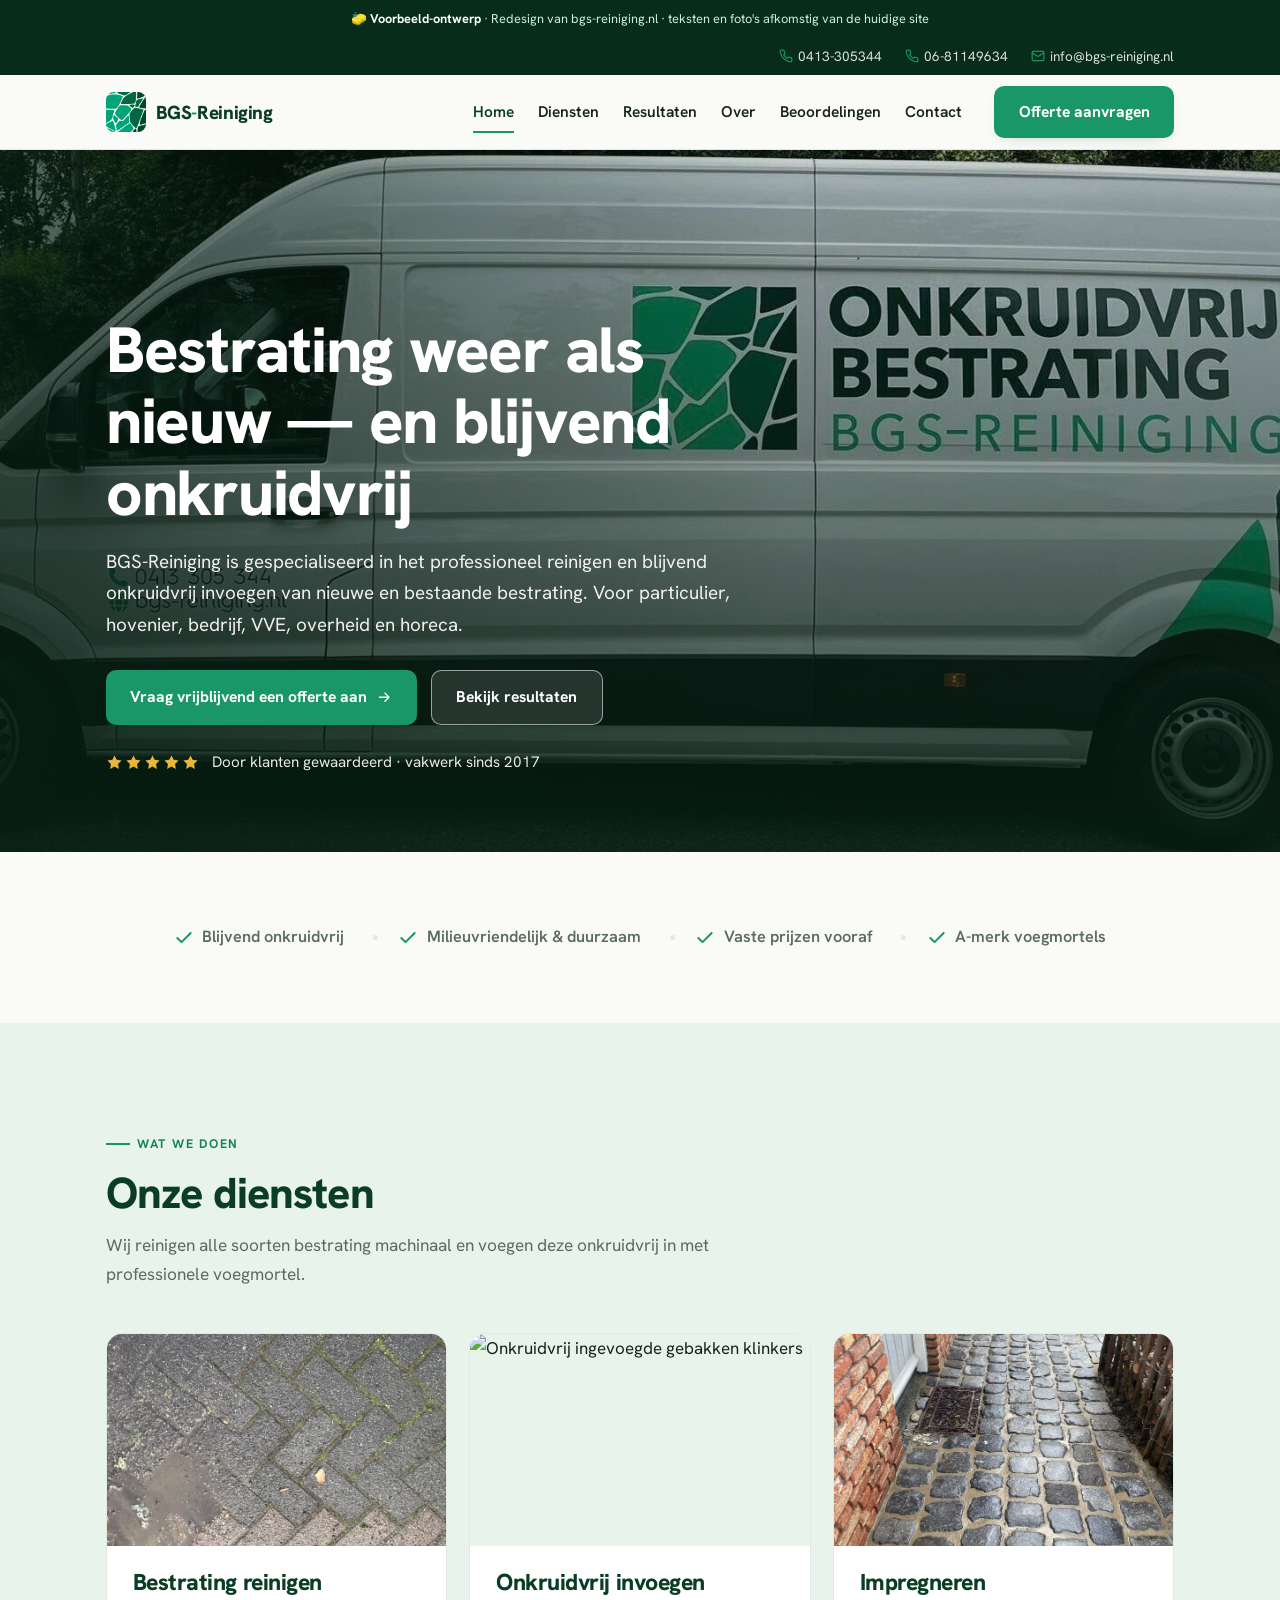
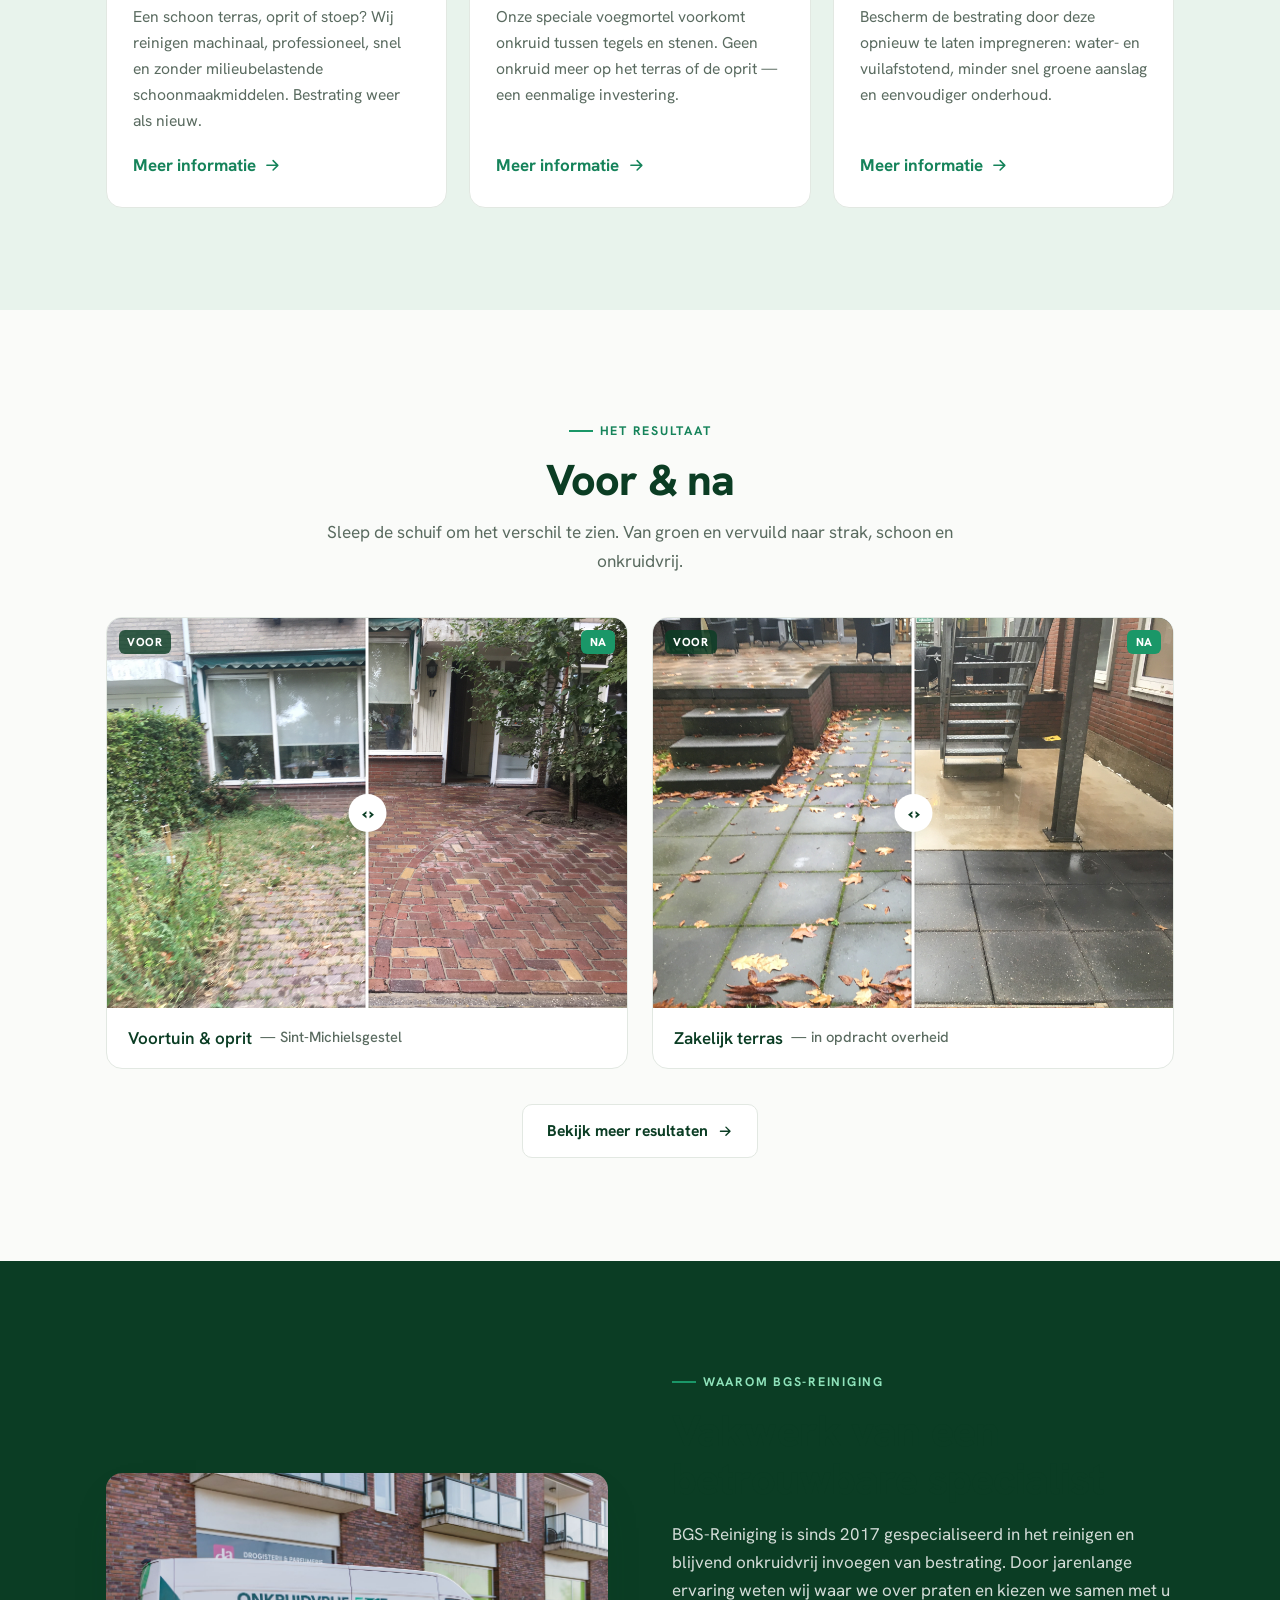
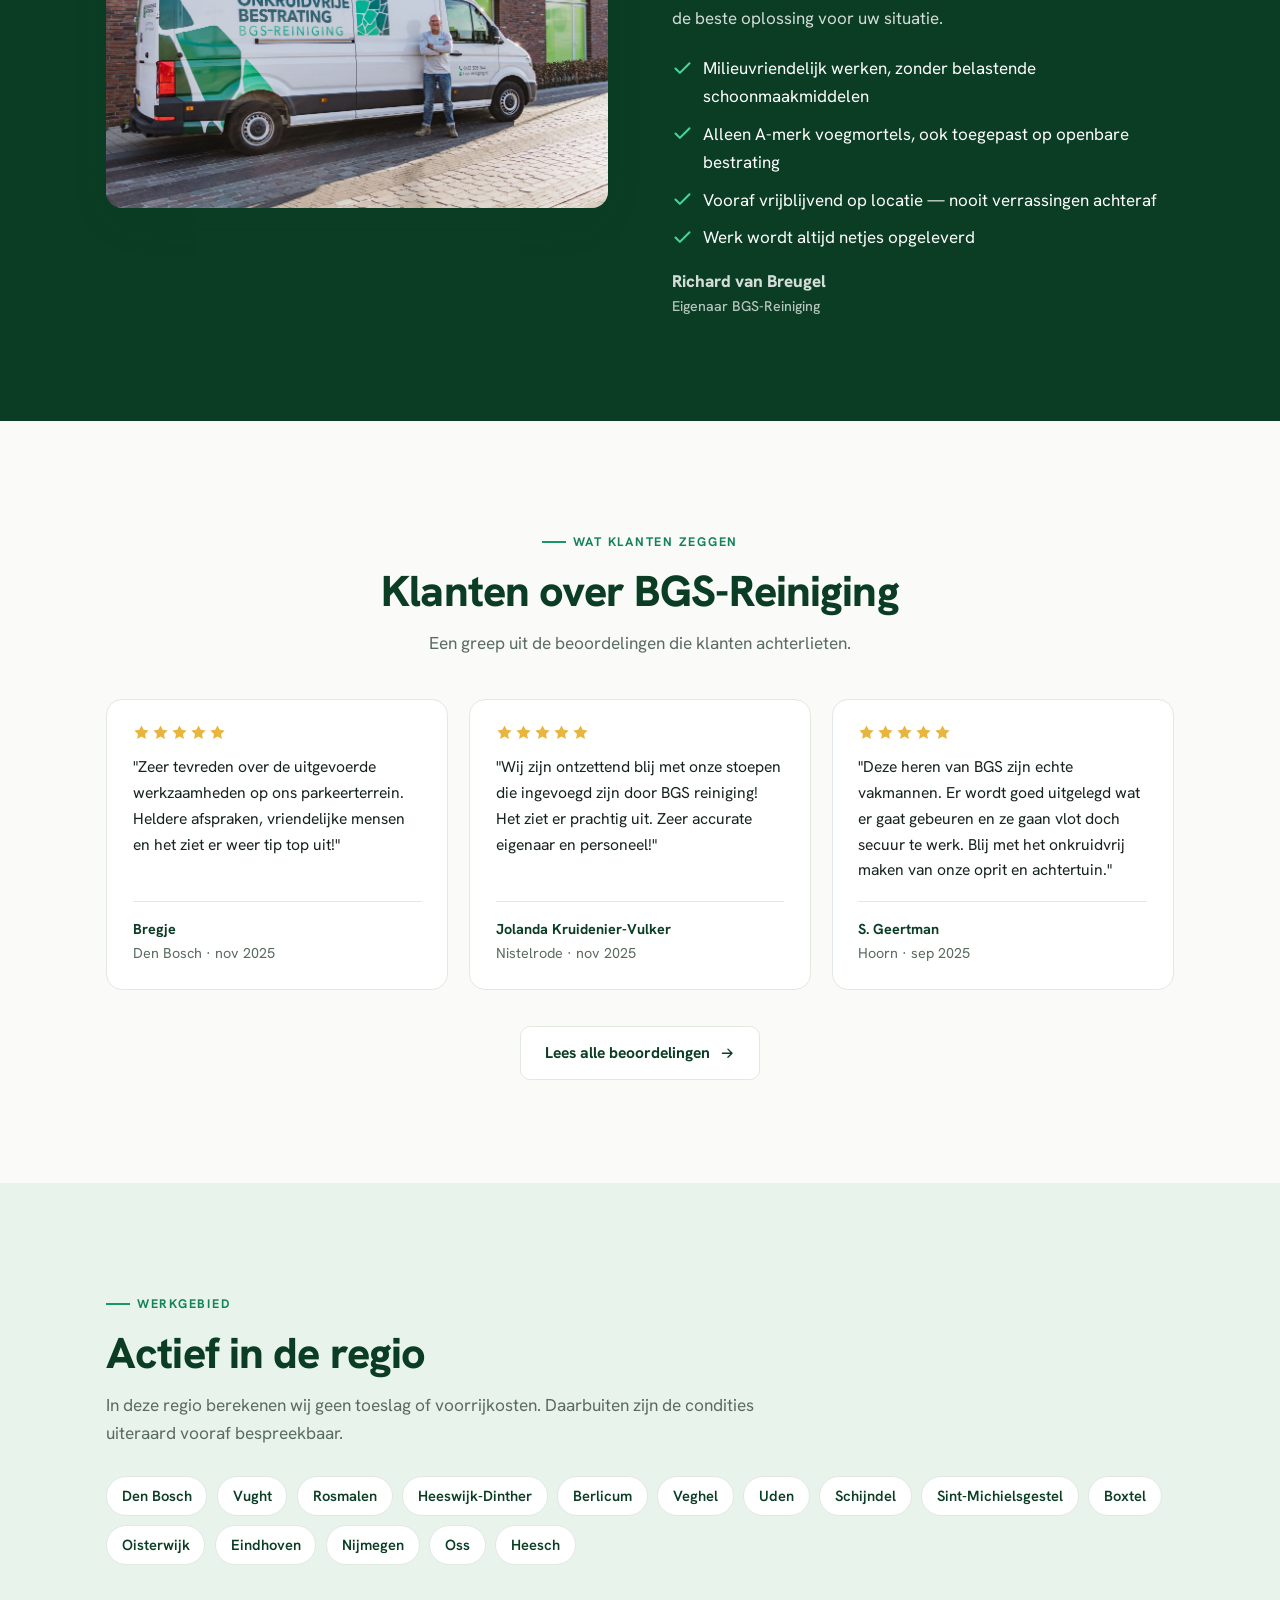
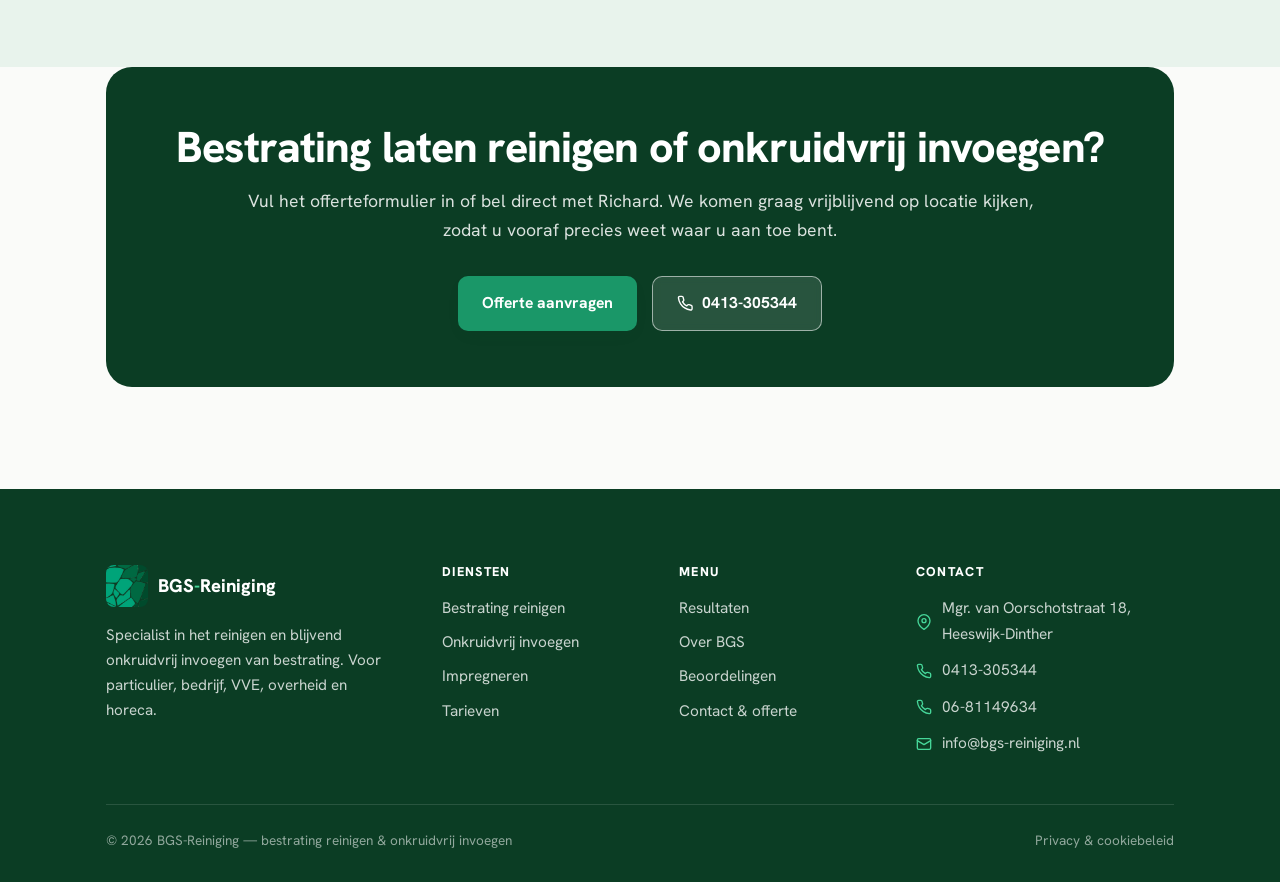
==== index.html @ 7f8553d7 "BGS-Reiniging website" ====
<!DOCTYPE html>
<html lang="nl">
<head>
<meta charset="UTF-8">
<meta name="viewport" content="width=device-width, initial-scale=1">
<title>BGS Reiniging — Bestrating reinigen &amp; onkruidvrij invoegen</title>
<meta name="description" content="BGS-Reiniging reinigt bestrating professioneel en voegt deze blijvend onkruidvrij in. Voor particulier, bedrijf, VVE, overheid en horeca. Vraag vrijblijvend een offerte aan.">
<link rel="icon" type="image/svg+xml" href="assets/img/favicon.svg">
<link rel="preconnect" href="https://fonts.googleapis.com">
<link rel="preconnect" href="https://fonts.gstatic.com" crossorigin>
<link href="https://fonts.googleapis.com/css2?family=Hanken+Grotesk:wght@400;500;600;700;800&display=swap" rel="stylesheet">
<link rel="stylesheet" href="assets/css/styles.css">
</head>
<body>

<div class="preview-flag">🧽 <b>Voorbeeld-ontwerp</b> &middot; Redesign van bgs-reiniging.nl &middot; teksten en foto's afkomstig van de huidige site</div>

<div class="topbar">
  <div class="container">
    <a href="tel:0413305344"><svg viewBox="0 0 24 24" fill="none" stroke="currentColor" stroke-width="2" stroke-linecap="round" stroke-linejoin="round"><path d="M22 16.92v3a2 2 0 0 1-2.18 2 19.79 19.79 0 0 1-8.63-3.07 19.5 19.5 0 0 1-6-6 19.79 19.79 0 0 1-3.07-8.67A2 2 0 0 1 4.11 2h3a2 2 0 0 1 2 1.72c.13.96.36 1.9.7 2.81a2 2 0 0 1-.45 2.11L8.09 9.91a16 16 0 0 0 6 6l1.27-1.27a2 2 0 0 1 2.11-.45c.9.34 1.85.57 2.81.7A2 2 0 0 1 22 16.92z"/></svg> 0413-305344</a>
    <a href="tel:0681149634"><svg viewBox="0 0 24 24" fill="none" stroke="currentColor" stroke-width="2" stroke-linecap="round" stroke-linejoin="round"><path d="M22 16.92v3a2 2 0 0 1-2.18 2 19.79 19.79 0 0 1-8.63-3.07 19.5 19.5 0 0 1-6-6 19.79 19.79 0 0 1-3.07-8.67A2 2 0 0 1 4.11 2h3a2 2 0 0 1 2 1.72c.13.96.36 1.9.7 2.81a2 2 0 0 1-.45 2.11L8.09 9.91a16 16 0 0 0 6 6l1.27-1.27a2 2 0 0 1 2.11-.45c.9.34 1.85.57 2.81.7A2 2 0 0 1 22 16.92z"/></svg> 06-81149634</a>
    <a href="mailto:info@bgs-reiniging.nl"><svg viewBox="0 0 24 24" fill="none" stroke="currentColor" stroke-width="2" stroke-linecap="round" stroke-linejoin="round"><rect x="2" y="4" width="20" height="16" rx="2"/><path d="m22 7-10 6L2 7"/></svg> info@bgs-reiniging.nl</a>
  </div>
</div>

<header class="site-header">
  <div class="container nav">
    <a href="index.html" class="brand" aria-label="BGS-Reiniging — home"><img src="assets/img/logo.png" alt=""><b>BGS<span>-</span>Reiniging</b></a>
    <nav class="nav-links" aria-label="Hoofdmenu">
      <a href="index.html">Home</a>
      <a href="diensten.html">Diensten</a>
      <a href="resultaten.html">Resultaten</a>
      <a href="over.html">Over</a>
      <a href="beoordelingen.html">Beoordelingen</a>
      <a href="contact.html">Contact</a>
      <a href="contact.html" class="btn btn--primary">Offerte aanvragen</a>
    </nav>
    <div class="nav-cta">
      <a href="contact.html" class="btn btn--primary">Offerte aanvragen</a>
    </div>
    <button class="nav-toggle" aria-label="Menu openen" aria-expanded="false"><span></span></button>
  </div>
</header>

<!-- HERO -->
<section class="hero">
  <div class="hero__media"><img src="assets/img/bus.jpg" alt="Bedrijfsbus van BGS-Reiniging met eigenaar Richard van Breugel"></div>
  <div class="container">
    <div class="hero__inner reveal">
      <h1>Bestrating weer als nieuw &mdash; en blijvend onkruidvrij</h1>
      <p>BGS-Reiniging is gespecialiseerd in het professioneel reinigen en blijvend onkruidvrij invoegen van nieuwe en bestaande bestrating. Voor particulier, hovenier, bedrijf, VVE, overheid en horeca.</p>
      <div class="hero__cta">
        <a href="contact.html" class="btn btn--primary">Vraag vrijblijvend een offerte aan
          <svg viewBox="0 0 24 24" fill="none" stroke="currentColor" stroke-width="2" stroke-linecap="round" stroke-linejoin="round"><path d="M5 12h14M13 6l6 6-6 6"/></svg></a>
        <a href="resultaten.html" class="btn btn--ghost">Bekijk resultaten</a>
      </div>
      <div class="hero__trust">
        <span class="stars" aria-hidden="true">
          <svg viewBox="0 0 24 24" fill="currentColor"><path d="m12 2 3.09 6.26L22 9.27l-5 4.87 1.18 6.88L12 17.77l-6.18 3.25L7 14.14 2 9.27l6.91-1.01z"/></svg>
          <svg viewBox="0 0 24 24" fill="currentColor"><path d="m12 2 3.09 6.26L22 9.27l-5 4.87 1.18 6.88L12 17.77l-6.18 3.25L7 14.14 2 9.27l6.91-1.01z"/></svg>
          <svg viewBox="0 0 24 24" fill="currentColor"><path d="m12 2 3.09 6.26L22 9.27l-5 4.87 1.18 6.88L12 17.77l-6.18 3.25L7 14.14 2 9.27l6.91-1.01z"/></svg>
          <svg viewBox="0 0 24 24" fill="currentColor"><path d="m12 2 3.09 6.26L22 9.27l-5 4.87 1.18 6.88L12 17.77l-6.18 3.25L7 14.14 2 9.27l6.91-1.01z"/></svg>
          <svg viewBox="0 0 24 24" fill="currentColor"><path d="m12 2 3.09 6.26L22 9.27l-5 4.87 1.18 6.88L12 17.77l-6.18 3.25L7 14.14 2 9.27l6.91-1.01z"/></svg>
        </span>
        Door klanten gewaardeerd &middot; vakwerk sinds 2017
      </div>
    </div>
  </div>
</section>

<!-- USP -->
<section class="section--tight bg-paper">
  <div class="container">
    <ul class="usp-row reveal">
      <li><svg viewBox="0 0 24 24" fill="none" stroke="currentColor" stroke-width="2.4" stroke-linecap="round" stroke-linejoin="round"><path d="M20 6 9 17l-5-5"/></svg> Blijvend onkruidvrij</li>
      <li><svg viewBox="0 0 24 24" fill="none" stroke="currentColor" stroke-width="2.4" stroke-linecap="round" stroke-linejoin="round"><path d="M20 6 9 17l-5-5"/></svg> Milieuvriendelijk &amp; duurzaam</li>
      <li><svg viewBox="0 0 24 24" fill="none" stroke="currentColor" stroke-width="2.4" stroke-linecap="round" stroke-linejoin="round"><path d="M20 6 9 17l-5-5"/></svg> Vaste prijzen vooraf</li>
      <li><svg viewBox="0 0 24 24" fill="none" stroke="currentColor" stroke-width="2.4" stroke-linecap="round" stroke-linejoin="round"><path d="M20 6 9 17l-5-5"/></svg> A-merk voegmortels</li>
    </ul>
  </div>
</section>

<!-- DIENSTEN -->
<section class="section bg-mint">
  <div class="container">
    <div class="section-head reveal">
      <span class="eyebrow">Wat we doen</span>
      <h2>Onze diensten</h2>
      <p>Wij reinigen alle soorten bestrating machinaal en voegen deze onkruidvrij in met professionele voegmortel.</p>
    </div>
    <div class="cards">
      <article class="card reveal">
        <div class="card__media"><img src="assets/img/projecten/klinkers.jpg" alt="Oude klinkers half gereinigd"></div>
        <div class="card__body">
          <h3>Bestrating reinigen</h3>
          <p>Een schoon terras, oprit of stoep? Wij reinigen machinaal, professioneel, snel en zonder milieubelastende schoonmaakmiddelen. Bestrating weer als nieuw.</p>
          <a href="diensten.html#reinigen" class="link-arrow">Meer informatie <svg viewBox="0 0 24 24" fill="none" stroke="currentColor" stroke-width="2" stroke-linecap="round" stroke-linejoin="round"><path d="M5 12h14M13 6l6 6-6 6"/></svg></a>
        </div>
      </article>
      <article class="card reveal">
        <div class="card__media"><img src="assets/img/dienst-onkruid.jpg" alt="Onkruidvrij ingevoegde gebakken klinkers"></div>
        <div class="card__body">
          <h3>Onkruidvrij invoegen</h3>
          <p>Onze speciale voegmortel voorkomt onkruid tussen tegels en stenen. Geen onkruid meer op het terras of de oprit &mdash; een eenmalige investering.</p>
          <a href="diensten.html#onkruidvrij" class="link-arrow">Meer informatie <svg viewBox="0 0 24 24" fill="none" stroke="currentColor" stroke-width="2" stroke-linecap="round" stroke-linejoin="round"><path d="M5 12h14M13 6l6 6-6 6"/></svg></a>
        </div>
      </article>
      <article class="card reveal">
        <div class="card__media"><img src="assets/img/projecten/portfolio8.jpg" alt="Gereinigde en geïmpregneerde kinderkopjes"></div>
        <div class="card__body">
          <h3>Impregneren</h3>
          <p>Bescherm de bestrating door deze opnieuw te laten impregneren: water- en vuilafstotend, minder snel groene aanslag en eenvoudiger onderhoud.</p>
          <a href="diensten.html#impregneren" class="link-arrow">Meer informatie <svg viewBox="0 0 24 24" fill="none" stroke="currentColor" stroke-width="2" stroke-linecap="round" stroke-linejoin="round"><path d="M5 12h14M13 6l6 6-6 6"/></svg></a>
        </div>
      </article>
    </div>
  </div>
</section>

<!-- VOOR / NA -->
<section class="section bg-paper">
  <div class="container">
    <div class="section-head section-head--center reveal">
      <span class="eyebrow eyebrow--center">Het resultaat</span>
      <h2>Voor &amp; na</h2>
      <p>Sleep de schuif om het verschil te zien. Van groen en vervuild naar strak, schoon en onkruidvrij.</p>
    </div>
    <div class="ba-grid reveal">
      <div class="ba">
        <div class="ba__viewer">
          <img src="assets/img/projecten/smg-voor.jpg" alt="Bestrating vóór behandeling">
          <img class="ba__after" src="assets/img/projecten/smg-na.jpg" alt="Bestrating na reinigen en invoegen">
          <span class="ba__tag ba__tag--before">Voor</span>
          <span class="ba__tag ba__tag--after">Na</span>
          <span class="ba__divider"></span>
          <input class="ba__range" type="range" min="0" max="100" value="50" aria-label="Voor en na vergelijken">
        </div>
        <div class="ba__caption">Voortuin &amp; oprit <span>— Sint-Michielsgestel</span></div>
      </div>
      <div class="ba">
        <div class="ba__viewer">
          <img src="assets/img/projecten/overheid-voor.jpg" alt="Zakelijk terras vóór behandeling">
          <img class="ba__after" src="assets/img/projecten/overheid-na.jpg" alt="Zakelijk terras na reinigen">
          <span class="ba__tag ba__tag--before">Voor</span>
          <span class="ba__tag ba__tag--after">Na</span>
          <span class="ba__divider"></span>
          <input class="ba__range" type="range" min="0" max="100" value="50" aria-label="Voor en na vergelijken">
        </div>
        <div class="ba__caption">Zakelijk terras <span>— in opdracht overheid</span></div>
      </div>
    </div>
    <div class="reviews-cta"><a href="resultaten.html" class="btn btn--outline">Bekijk meer resultaten
      <svg viewBox="0 0 24 24" fill="none" stroke="currentColor" stroke-width="2" stroke-linecap="round" stroke-linejoin="round"><path d="M5 12h14M13 6l6 6-6 6"/></svg></a></div>
  </div>
</section>

<!-- WAAROM / OVER -->
<section class="section bg-forest">
  <div class="container">
    <div class="split">
      <div class="split__media"><img src="assets/img/richard.jpg" alt="Richard van Breugel, eigenaar van BGS-Reiniging"></div>
      <div>
        <span class="eyebrow">Waarom BGS-Reiniging</span>
        <h2>Vakwerk van een betrouwbare specialist</h2>
        <p>BGS-Reiniging is sinds 2017 gespecialiseerd in het reinigen en blijvend onkruidvrij invoegen van bestrating. Door jarenlange ervaring weten wij waar we over praten en kiezen we samen met u de beste oplossing voor uw situatie.</p>
        <ul class="feats">
          <li><svg viewBox="0 0 24 24" fill="none" stroke="currentColor" stroke-width="2.4" stroke-linecap="round" stroke-linejoin="round"><path d="M20 6 9 17l-5-5"/></svg> Milieuvriendelijk werken, zonder belastende schoonmaakmiddelen</li>
          <li><svg viewBox="0 0 24 24" fill="none" stroke="currentColor" stroke-width="2.4" stroke-linecap="round" stroke-linejoin="round"><path d="M20 6 9 17l-5-5"/></svg> Alleen A-merk voegmortels, ook toegepast op openbare bestrating</li>
          <li><svg viewBox="0 0 24 24" fill="none" stroke="currentColor" stroke-width="2.4" stroke-linecap="round" stroke-linejoin="round"><path d="M20 6 9 17l-5-5"/></svg> Vooraf vrijblijvend op locatie &mdash; nooit verrassingen achteraf</li>
          <li><svg viewBox="0 0 24 24" fill="none" stroke="currentColor" stroke-width="2.4" stroke-linecap="round" stroke-linejoin="round"><path d="M20 6 9 17l-5-5"/></svg> Werk wordt altijd netjes opgeleverd</li>
        </ul>
        <p class="signature">Richard van Breugel<small>Eigenaar BGS-Reiniging</small></p>
      </div>
    </div>
  </div>
</section>

<!-- REVIEWS -->
<section class="section bg-paper">
  <div class="container">
    <div class="section-head section-head--center reveal">
      <span class="eyebrow eyebrow--center">Wat klanten zeggen</span>
      <h2>Klanten over BGS-Reiniging</h2>
      <p>Een greep uit de beoordelingen die klanten achterlieten.</p>
    </div>
    <div class="reviews">
      <article class="review reveal">
        <span class="stars" aria-hidden="true"><svg viewBox="0 0 24 24" fill="currentColor"><path d="m12 2 3.09 6.26L22 9.27l-5 4.87 1.18 6.88L12 17.77l-6.18 3.25L7 14.14 2 9.27l6.91-1.01z"/></svg><svg viewBox="0 0 24 24" fill="currentColor"><path d="m12 2 3.09 6.26L22 9.27l-5 4.87 1.18 6.88L12 17.77l-6.18 3.25L7 14.14 2 9.27l6.91-1.01z"/></svg><svg viewBox="0 0 24 24" fill="currentColor"><path d="m12 2 3.09 6.26L22 9.27l-5 4.87 1.18 6.88L12 17.77l-6.18 3.25L7 14.14 2 9.27l6.91-1.01z"/></svg><svg viewBox="0 0 24 24" fill="currentColor"><path d="m12 2 3.09 6.26L22 9.27l-5 4.87 1.18 6.88L12 17.77l-6.18 3.25L7 14.14 2 9.27l6.91-1.01z"/></svg><svg viewBox="0 0 24 24" fill="currentColor"><path d="m12 2 3.09 6.26L22 9.27l-5 4.87 1.18 6.88L12 17.77l-6.18 3.25L7 14.14 2 9.27l6.91-1.01z"/></svg></span>
        <p>"Zeer tevreden over de uitgevoerde werkzaamheden op ons parkeerterrein. Heldere afspraken, vriendelijke mensen en het ziet er weer tip top uit!"</p>
        <div class="review__by"><b>Bregje</b><span>Den Bosch &middot; nov 2025</span></div>
      </article>
      <article class="review reveal">
        <span class="stars" aria-hidden="true"><svg viewBox="0 0 24 24" fill="currentColor"><path d="m12 2 3.09 6.26L22 9.27l-5 4.87 1.18 6.88L12 17.77l-6.18 3.25L7 14.14 2 9.27l6.91-1.01z"/></svg><svg viewBox="0 0 24 24" fill="currentColor"><path d="m12 2 3.09 6.26L22 9.27l-5 4.87 1.18 6.88L12 17.77l-6.18 3.25L7 14.14 2 9.27l6.91-1.01z"/></svg><svg viewBox="0 0 24 24" fill="currentColor"><path d="m12 2 3.09 6.26L22 9.27l-5 4.87 1.18 6.88L12 17.77l-6.18 3.25L7 14.14 2 9.27l6.91-1.01z"/></svg><svg viewBox="0 0 24 24" fill="currentColor"><path d="m12 2 3.09 6.26L22 9.27l-5 4.87 1.18 6.88L12 17.77l-6.18 3.25L7 14.14 2 9.27l6.91-1.01z"/></svg><svg viewBox="0 0 24 24" fill="currentColor"><path d="m12 2 3.09 6.26L22 9.27l-5 4.87 1.18 6.88L12 17.77l-6.18 3.25L7 14.14 2 9.27l6.91-1.01z"/></svg></span>
        <p>"Wij zijn ontzettend blij met onze stoepen die ingevoegd zijn door BGS reiniging! Het ziet er prachtig uit. Zeer accurate eigenaar en personeel!"</p>
        <div class="review__by"><b>Jolanda Kruidenier-Vulker</b><span>Nistelrode &middot; nov 2025</span></div>
      </article>
      <article class="review reveal">
        <span class="stars" aria-hidden="true"><svg viewBox="0 0 24 24" fill="currentColor"><path d="m12 2 3.09 6.26L22 9.27l-5 4.87 1.18 6.88L12 17.77l-6.18 3.25L7 14.14 2 9.27l6.91-1.01z"/></svg><svg viewBox="0 0 24 24" fill="currentColor"><path d="m12 2 3.09 6.26L22 9.27l-5 4.87 1.18 6.88L12 17.77l-6.18 3.25L7 14.14 2 9.27l6.91-1.01z"/></svg><svg viewBox="0 0 24 24" fill="currentColor"><path d="m12 2 3.09 6.26L22 9.27l-5 4.87 1.18 6.88L12 17.77l-6.18 3.25L7 14.14 2 9.27l6.91-1.01z"/></svg><svg viewBox="0 0 24 24" fill="currentColor"><path d="m12 2 3.09 6.26L22 9.27l-5 4.87 1.18 6.88L12 17.77l-6.18 3.25L7 14.14 2 9.27l6.91-1.01z"/></svg><svg viewBox="0 0 24 24" fill="currentColor"><path d="m12 2 3.09 6.26L22 9.27l-5 4.87 1.18 6.88L12 17.77l-6.18 3.25L7 14.14 2 9.27l6.91-1.01z"/></svg></span>
        <p>"Deze heren van BGS zijn echte vakmannen. Er wordt goed uitgelegd wat er gaat gebeuren en ze gaan vlot doch secuur te werk. Blij met het onkruidvrij maken van onze oprit en achtertuin."</p>
        <div class="review__by"><b>S. Geertman</b><span>Hoorn &middot; sep 2025</span></div>
      </article>
    </div>
    <div class="reviews-cta"><a href="beoordelingen.html" class="btn btn--outline">Lees alle beoordelingen
      <svg viewBox="0 0 24 24" fill="none" stroke="currentColor" stroke-width="2" stroke-linecap="round" stroke-linejoin="round"><path d="M5 12h14M13 6l6 6-6 6"/></svg></a></div>
  </div>
</section>

<!-- WERKGEBIED -->
<section class="section bg-mint">
  <div class="container">
    <div class="section-head reveal">
      <span class="eyebrow">Werkgebied</span>
      <h2>Actief in de regio</h2>
      <p>In deze regio berekenen wij geen toeslag of voorrijkosten. Daarbuiten zijn de condities uiteraard vooraf bespreekbaar.</p>
    </div>
    <ul class="regions reveal">
      <li>Den Bosch</li><li>Vught</li><li>Rosmalen</li><li>Heeswijk-Dinther</li><li>Berlicum</li><li>Veghel</li><li>Uden</li><li>Schijndel</li><li>Sint-Michielsgestel</li><li>Boxtel</li><li>Oisterwijk</li><li>Eindhoven</li><li>Nijmegen</li><li>Oss</li><li>Heesch</li>
    </ul>
  </div>
</section>

<!-- CTA -->
<section class="section bg-paper" style="padding-top:0">
  <div class="container">
    <div class="cta reveal">
      <h2>Bestrating laten reinigen of onkruidvrij invoegen?</h2>
      <p>Vul het offerteformulier in of bel direct met Richard. We komen graag vrijblijvend op locatie kijken, zodat u vooraf precies weet waar u aan toe bent.</p>
      <div class="cta__row">
        <a href="contact.html" class="btn btn--primary">Offerte aanvragen</a>
        <a href="tel:0413305344" class="btn btn--ghost">
          <svg viewBox="0 0 24 24" fill="none" stroke="currentColor" stroke-width="2" stroke-linecap="round" stroke-linejoin="round"><path d="M22 16.92v3a2 2 0 0 1-2.18 2 19.79 19.79 0 0 1-8.63-3.07 19.5 19.5 0 0 1-6-6 19.79 19.79 0 0 1-3.07-8.67A2 2 0 0 1 4.11 2h3a2 2 0 0 1 2 1.72c.13.96.36 1.9.7 2.81a2 2 0 0 1-.45 2.11L8.09 9.91a16 16 0 0 0 6 6l1.27-1.27a2 2 0 0 1 2.11-.45c.9.34 1.85.57 2.81.7A2 2 0 0 1 22 16.92z"/></svg>
          0413-305344
        </a>
      </div>
    </div>
  </div>
</section>

<footer class="site-footer">
  <div class="container">
    <div class="footer-grid">
      <div>
        <div class="footer-brand"><img src="assets/img/logo.png" alt=""><b>BGS<span>-</span>Reiniging</b></div>
        <p class="about-text">Specialist in het reinigen en blijvend onkruidvrij invoegen van bestrating. Voor particulier, bedrijf, VVE, overheid en horeca.</p>
      </div>
      <div>
        <h4>Diensten</h4>
        <nav class="footer-links">
          <a href="diensten.html#reinigen">Bestrating reinigen</a>
          <a href="diensten.html#onkruidvrij">Onkruidvrij invoegen</a>
          <a href="diensten.html#impregneren">Impregneren</a>
          <a href="diensten.html#tarieven">Tarieven</a>
        </nav>
      </div>
      <div>
        <h4>Menu</h4>
        <nav class="footer-links">
          <a href="resultaten.html">Resultaten</a>
          <a href="over.html">Over BGS</a>
          <a href="beoordelingen.html">Beoordelingen</a>
          <a href="contact.html">Contact &amp; offerte</a>
        </nav>
      </div>
      <div>
        <h4>Contact</h4>
        <div class="footer-contact">
          <span class="row"><svg viewBox="0 0 24 24" fill="none" stroke="currentColor" stroke-width="2" stroke-linecap="round" stroke-linejoin="round"><path d="M21 10c0 7-9 13-9 13s-9-6-9-13a9 9 0 0 1 18 0z"/><circle cx="12" cy="10" r="3"/></svg> Mgr. van Oorschotstraat 18, Heeswijk-Dinther</span>
          <a class="row" href="tel:0413305344"><svg viewBox="0 0 24 24" fill="none" stroke="currentColor" stroke-width="2" stroke-linecap="round" stroke-linejoin="round"><path d="M22 16.92v3a2 2 0 0 1-2.18 2 19.79 19.79 0 0 1-8.63-3.07 19.5 19.5 0 0 1-6-6 19.79 19.79 0 0 1-3.07-8.67A2 2 0 0 1 4.11 2h3a2 2 0 0 1 2 1.72c.13.96.36 1.9.7 2.81a2 2 0 0 1-.45 2.11L8.09 9.91a16 16 0 0 0 6 6l1.27-1.27a2 2 0 0 1 2.11-.45c.9.34 1.85.57 2.81.7A2 2 0 0 1 22 16.92z"/></svg> 0413-305344</a>
          <a class="row" href="tel:0681149634"><svg viewBox="0 0 24 24" fill="none" stroke="currentColor" stroke-width="2" stroke-linecap="round" stroke-linejoin="round"><path d="M22 16.92v3a2 2 0 0 1-2.18 2 19.79 19.79 0 0 1-8.63-3.07 19.5 19.5 0 0 1-6-6 19.79 19.79 0 0 1-3.07-8.67A2 2 0 0 1 4.11 2h3a2 2 0 0 1 2 1.72c.13.96.36 1.9.7 2.81a2 2 0 0 1-.45 2.11L8.09 9.91a16 16 0 0 0 6 6l1.27-1.27a2 2 0 0 1 2.11-.45c.9.34 1.85.57 2.81.7A2 2 0 0 1 22 16.92z"/></svg> 06-81149634</a>
          <a class="row" href="mailto:info@bgs-reiniging.nl"><svg viewBox="0 0 24 24" fill="none" stroke="currentColor" stroke-width="2" stroke-linecap="round" stroke-linejoin="round"><rect x="2" y="4" width="20" height="16" rx="2"/><path d="m22 7-10 6L2 7"/></svg> info@bgs-reiniging.nl</a>
        </div>
      </div>
    </div>
    <div class="footer-bottom">
      <span>© <span data-year>2026</span> BGS-Reiniging — bestrating reinigen &amp; onkruidvrij invoegen</span>
      <span><a href="#">Privacy &amp; cookiebeleid</a></span>
    </div>
  </div>
</footer>

<script src="assets/js/main.js"></script>
</body>
</html>
---- assets/css/styles.css ----
/* ===========================================================
   BGS Reiniging — redesign (preview)
   Sfeer: fris & clean, vertrouwd · merkgroen · modern & helder
   =========================================================== */

/* ---------- Tokens ---------- */
:root {
  --emerald:   #1A9768;   /* primair accent / CTA          */
  --emerald-600:#15835A;  /* hover                          */
  --forest:    #0B3D24;   /* donkergroen koppen / footer    */
  --forest-700:#072C19;
  --mint:      #E8F3EC;   /* zachte sectie-achtergrond      */
  --paper:     #FAFBF9;   /* pagina-achtergrond             */
  --ink:       #16231C;   /* bodytekst                      */
  --muted:     #5A6B60;   /* secundaire tekst               */
  --line:      #E2E8E2;   /* randen                         */
  --amber:     #E8B53D;   /* sterren / review-accent        */
  --white:     #ffffff;

  --radius:    16px;
  --radius-sm: 10px;
  --radius-lg: 26px;
  --shadow:    0 18px 44px -22px rgba(11, 61, 36, .35);
  --shadow-sm: 0 6px 18px -10px rgba(11, 61, 36, .3);

  --maxw: 1180px;
  --gutter: clamp(20px, 5vw, 56px);

  --font: "Hanken Grotesk", system-ui, -apple-system, "Segoe UI", Roboto, sans-serif;
  --h1: clamp(2.3rem, 5vw, 4rem);
  --h2: clamp(1.8rem, 3.4vw, 2.7rem);
  --h3: clamp(1.2rem, 1.8vw, 1.5rem);

  --ease: cubic-bezier(.4, 0, .2, 1);
}

/* ---------- Reset ---------- */
*, *::before, *::after { box-sizing: border-box; }
* { margin: 0; }
html { scroll-behavior: smooth; -webkit-text-size-adjust: 100%; }
body {
  font-family: var(--font);
  color: var(--ink);
  background: var(--paper);
  line-height: 1.65;
  font-size: 1.0625rem;
  -webkit-font-smoothing: antialiased;
  text-rendering: optimizeLegibility;
}
img, svg, video { display: block; max-width: 100%; }
img { height: auto; }
a { color: inherit; text-decoration: none; }
ul { list-style: none; padding: 0; }
button { font: inherit; cursor: pointer; border: 0; background: none; }
h1, h2, h3, h4 {
  color: var(--forest);
  line-height: 1.12;
  letter-spacing: -.02em;
  font-weight: 800;
}

/* ---------- Layout helpers ---------- */
.container { width: 100%; max-width: var(--maxw); margin-inline: auto; padding-inline: var(--gutter); }
.section { padding-block: clamp(60px, 8vw, 110px); }
.section--tight { padding-block: clamp(44px, 6vw, 72px); }
.bg-mint  { background: var(--mint); }
.bg-paper { background: var(--paper); }
.bg-forest{ background: var(--forest); color: #fff; }

.eyebrow {
  display: inline-flex; align-items: center; gap: .55em;
  text-transform: uppercase; letter-spacing: .14em;
  font-size: .78rem; font-weight: 700; color: var(--emerald-600);
  margin-bottom: .9rem;
}
.eyebrow::before { content: ""; width: 24px; height: 2px; background: var(--emerald); }
.eyebrow--center { justify-content: center; }
.bg-forest .eyebrow { color: #8fe3bb; }

.section-head { max-width: 660px; }
.section-head--center { margin-inline: auto; text-align: center; }
.section-head h2 { font-size: var(--h2); }
.section-head p { color: var(--muted); margin-top: .85rem; font-size: 1.08rem; }
.bg-forest .section-head h2 { color: #fff; }
.bg-forest .section-head p { color: rgba(255,255,255,.82); }

.lead { font-size: 1.18rem; color: var(--muted); }

/* ---------- Buttons ---------- */
.btn {
  display: inline-flex; align-items: center; justify-content: center; gap: .55em;
  padding: .85em 1.55em; border-radius: 10px;
  font-weight: 700; font-size: .98rem;
  transition: transform .18s var(--ease), background .18s var(--ease), box-shadow .18s var(--ease), color .18s var(--ease), border-color .18s var(--ease);
  white-space: nowrap;
}
.btn svg { width: 1.05em; height: 1.05em; }
.btn--primary { background: var(--emerald); color: #fff; box-shadow: var(--shadow-sm); }
.btn--primary:hover { background: var(--emerald-600); transform: translateY(-2px); }
.btn--dark { background: var(--forest); color: #fff; }
.btn--dark:hover { background: var(--forest-700); transform: translateY(-2px); }
.btn--ghost { background: rgba(255,255,255,.12); color: #fff; border: 1.5px solid rgba(255,255,255,.55); backdrop-filter: blur(4px); }
.btn--ghost:hover { background: rgba(255,255,255,.22); transform: translateY(-2px); }
.btn--outline { border: 1.5px solid var(--line); color: var(--forest); background: #fff; }
.btn--outline:hover { border-color: var(--emerald); color: var(--emerald-600); transform: translateY(-2px); }

.link-arrow { display: inline-flex; align-items: center; gap: .45em; font-weight: 700; color: var(--emerald-600); }
.link-arrow svg { width: 1.1em; height: 1.1em; transition: transform .2s var(--ease); }
.link-arrow:hover svg { transform: translateX(4px); }

/* ---------- Header ---------- */
.topbar { background: var(--forest-700); color: rgba(255,255,255,.85); font-size: .85rem; }
.topbar .container { display: flex; gap: 1.4rem; align-items: center; justify-content: flex-end; height: 38px; flex-wrap: wrap; }
.topbar a { display: inline-flex; align-items: center; gap: .4em; }
.topbar a:hover { color: #fff; }
.topbar svg { width: 14px; height: 14px; color: var(--emerald); }

.site-header { position: sticky; top: 0; z-index: 50; background: rgba(250,251,249,.9); backdrop-filter: saturate(160%) blur(12px); border-bottom: 1px solid var(--line); }
.nav { display: flex; align-items: center; gap: 2rem; height: 74px; }
.brand { display: flex; align-items: center; gap: .6rem; flex-shrink: 0; }
.brand img { height: 40px; width: auto; border-radius: 8px; }
.brand b { font-weight: 800; color: var(--forest); font-size: 1.18rem; letter-spacing: -.02em; }
.brand b span { color: var(--emerald); }
.nav-links { display: flex; align-items: center; gap: 1.5rem; margin-left: auto; }
.nav-links a { font-weight: 600; font-size: .97rem; color: var(--ink); position: relative; padding-block: .4rem; }
.nav-links a::after { content: ""; position: absolute; left: 0; bottom: -2px; height: 2px; width: 0; background: var(--emerald); transition: width .2s var(--ease); }
.nav-links a:hover::after, .nav-links a.is-active::after { width: 100%; }
.nav-links a.is-active { color: var(--forest); }
.nav-cta { display: flex; align-items: center; gap: .8rem; }
.nav-links > .btn { display: none; }

.nav-toggle { display: none; width: 44px; height: 44px; border-radius: 10px; align-items: center; justify-content: center; margin-left: auto; }
.nav-toggle span, .nav-toggle span::before, .nav-toggle span::after { content: ""; display: block; width: 22px; height: 2px; background: var(--forest); border-radius: 2px; transition: transform .25s var(--ease), opacity .2s var(--ease); }
.nav-toggle span { position: relative; }
.nav-toggle span::before { position: absolute; top: -7px; }
.nav-toggle span::after { position: absolute; top: 7px; }
body.nav-open .nav-toggle span { background: transparent; }
body.nav-open .nav-toggle span::before { transform: translateY(7px) rotate(45deg); }
body.nav-open .nav-toggle span::after { transform: translateY(-7px) rotate(-45deg); }

/* ---------- Hero ---------- */
.hero { position: relative; min-height: clamp(520px, 78vh, 720px); display: flex; align-items: flex-end; color: #fff; overflow: hidden; }
.hero__media { position: absolute; inset: 0; z-index: -2; }
.hero__media img { width: 100%; height: 100%; object-fit: cover; }
.hero::after { content: ""; position: absolute; inset: 0; z-index: -1;
  background: linear-gradient(to top, rgba(6,30,18,.9) 0%, rgba(6,30,18,.5) 45%, rgba(6,30,18,.2) 100%),
              linear-gradient(to right, rgba(6,30,18,.6), rgba(6,30,18,0) 62%); }
.hero .container { padding-bottom: clamp(44px, 6vw, 80px); padding-top: 80px; }
.hero__inner { max-width: 660px; }
.hero h1 { color: #fff; font-size: var(--h1); }
.hero p { font-size: 1.18rem; color: rgba(255,255,255,.92); margin-top: 1.1rem; max-width: 40em; }
.hero__cta { display: flex; flex-wrap: wrap; gap: .9rem; margin-top: 1.9rem; }
.hero__trust { display: flex; align-items: center; gap: .8rem; margin-top: 1.6rem; font-size: .95rem; color: rgba(255,255,255,.9); flex-wrap: wrap; }
.stars { display: inline-flex; gap: 2px; color: var(--amber); }
.stars svg { width: 17px; height: 17px; }

/* ---------- USP strip ---------- */
.usp-row { display: flex; flex-wrap: wrap; justify-content: center; align-items: center; gap: .2rem 0; color: var(--muted); font-weight: 600; font-size: 1.02rem; }
.usp-row li { display: inline-flex; align-items: center; gap: .5em; }
.usp-row li svg { width: 20px; height: 20px; color: var(--emerald); }
.usp-row li::after { content: ""; width: 5px; height: 5px; border-radius: 50%; background: var(--line); margin: 0 1.3rem; }
.usp-row li:last-child::after { display: none; }
@media (max-width: 760px){ .usp-row li::after{ display:none } .usp-row{ flex-direction:column; gap:.7rem; align-items:flex-start } }

/* ---------- Service cards ---------- */
.cards { display: grid; grid-template-columns: repeat(3, 1fr); gap: 1.4rem; margin-top: 2.8rem; }
.card { background: #fff; border: 1px solid var(--line); border-radius: var(--radius); overflow: hidden; display: flex; flex-direction: column; transition: transform .22s var(--ease), box-shadow .22s var(--ease); }
.card:hover { transform: translateY(-5px); box-shadow: var(--shadow); }
.card__media { aspect-ratio: 16/10; overflow: hidden; background: var(--mint); }
.card__media img { width: 100%; height: 100%; object-fit: cover; transition: transform .5s var(--ease); }
.card:hover .card__media img { transform: scale(1.05); }
.card__body { padding: 1.5rem 1.6rem 1.7rem; display: flex; flex-direction: column; flex-grow: 1; }
.card h3 { font-size: var(--h3); }
.card p { color: var(--muted); font-size: .98rem; margin-top: .55rem; flex-grow: 1; }
.card .link-arrow { margin-top: 1.1rem; }

/* ---------- Before/After ---------- */
.ba-grid { display: grid; grid-template-columns: repeat(2, 1fr); gap: 1.5rem; margin-top: 2.6rem; }
.ba { border-radius: var(--radius); overflow: hidden; border: 1px solid var(--line); background: #fff; }
.ba__viewer { position: relative; aspect-ratio: 4/3; overflow: hidden; user-select: none; }
.ba__viewer img { position: absolute; inset: 0; width: 100%; height: 100%; object-fit: cover; pointer-events: none; }
.ba__after { clip-path: inset(0 0 0 50%); }
.ba__range { position: absolute; inset: 0; width: 100%; height: 100%; margin: 0; opacity: 0; cursor: ew-resize; }
.ba__divider { position: absolute; top: 0; bottom: 0; left: 50%; width: 3px; background: #fff; transform: translateX(-50%); pointer-events: none; box-shadow: 0 0 0 1px rgba(0,0,0,.1); }
.ba__divider::after { content: "‹ ›"; position: absolute; top: 50%; left: 50%; transform: translate(-50%,-50%); background: #fff; color: var(--forest); font-weight: 800; width: 38px; height: 38px; border-radius: 50%; display: grid; place-items: center; box-shadow: var(--shadow-sm); letter-spacing: -1px; }
.ba__tag { position: absolute; top: 12px; padding: .25em .7em; border-radius: 6px; font-size: .72rem; font-weight: 800; text-transform: uppercase; letter-spacing: .06em; color: #fff; }
.ba__tag--before { left: 12px; background: rgba(11,61,36,.8); }
.ba__tag--after { right: 12px; background: var(--emerald); }
.ba__caption { padding: 1rem 1.3rem; font-weight: 600; color: var(--forest); display: flex; align-items: center; gap: .5em; }
.ba__caption span { color: var(--muted); font-weight: 500; font-size: .92rem; }

/* ---------- Reviews ---------- */
.reviews { display: grid; grid-template-columns: repeat(3, 1fr); gap: 1.3rem; margin-top: 2.6rem; }
.review { background: #fff; border: 1px solid var(--line); border-radius: var(--radius); padding: 1.5rem 1.6rem; display: flex; flex-direction: column; }
.review .stars { margin-bottom: .8rem; }
.review p { color: var(--ink); font-size: .98rem; flex-grow: 1; }
.review__by { margin-top: 1.1rem; padding-top: 1rem; border-top: 1px solid var(--line); font-size: .9rem; }
.review__by b { color: var(--forest); display: block; }
.review__by span { color: var(--muted); }
.reviews-cta { text-align: center; margin-top: 2.2rem; }
.review--wide { grid-column: span 3; }

.rating-badge { display: inline-flex; align-items: center; gap: .7rem; background: #fff; border: 1px solid var(--line); border-radius: 999px; padding: .5rem 1.1rem .5rem .6rem; box-shadow: var(--shadow-sm); }
.rating-badge .num { background: var(--forest); color: #fff; font-weight: 800; border-radius: 999px; padding: .2em .7em; font-size: 1.05rem; }
.rating-badge .stars { margin: 0; }
.rating-badge small { color: var(--muted); }

/* ---------- Split / about ---------- */
.split { display: grid; grid-template-columns: 1fr 1fr; gap: clamp(2rem, 5vw, 4.5rem); align-items: center; }
.split--reverse .split__media { order: 2; }
.split__media img { border-radius: var(--radius); box-shadow: var(--shadow); width: 100%; object-fit: cover; }
.split h2 { font-size: var(--h2); }
.split p { color: var(--muted); margin-top: 1rem; }
.bg-forest .split p { color: rgba(255,255,255,.82); }
.feats { margin-top: 1.4rem; display: grid; gap: .6rem; }
.feats li { display: flex; gap: .65rem; align-items: flex-start; }
.feats svg { width: 21px; height: 21px; color: var(--emerald); flex-shrink: 0; margin-top: .2em; }
.bg-forest .feats svg { color: #46d699; }
.signature { margin-top: 1.6rem; font-weight: 800; color: var(--forest); }
.signature small { display: block; font-weight: 500; color: var(--muted); }
.bg-forest .signature { color:#fff } .bg-forest .signature small { color: rgba(255,255,255,.7); }

/* ---------- Stat row ---------- */
.stat-row { display: grid; grid-template-columns: repeat(3,1fr); gap: 1.2rem; margin-top: 2.4rem; }
.stat { background: #fff; border: 1px solid var(--line); border-radius: var(--radius); padding: 1.5rem; text-align: center; }
.stat b { display: block; font-size: 2.1rem; color: var(--emerald-600); line-height: 1; }
.stat span { color: var(--muted); font-size: .94rem; margin-top: .3rem; display: block; }

/* ---------- Region / werkgebied ---------- */
.regions { display: flex; flex-wrap: wrap; gap: .6rem; margin-top: 1.8rem; }
.regions li { background: #fff; border: 1px solid var(--line); border-radius: 999px; padding: .45em 1em; font-size: .92rem; font-weight: 600; color: var(--forest); }
.bg-mint .regions li { background: #fff; }

/* ---------- CTA band ---------- */
.cta { background: var(--forest); color: #fff; border-radius: var(--radius-lg); padding: clamp(2.25rem,5vw,3.5rem); text-align: center; position: relative; overflow: hidden; }
.cta h2 { color: #fff; font-size: var(--h2); }
.cta p { margin: .9rem auto 0; max-width: 46em; color: rgba(255,255,255,.85); font-size: 1.1rem; }
.cta__row { display: flex; flex-wrap: wrap; gap: .9rem; justify-content: center; margin-top: 2rem; }

/* ---------- Page hero ---------- */
.page-hero { background: var(--forest); color: #fff; }
.page-hero .container { padding-block: clamp(52px, 7vw, 88px); }
.page-hero h1 { color: #fff; font-size: var(--h1); max-width: 18ch; }
.page-hero p { color: rgba(255,255,255,.82); margin-top: 1rem; max-width: 54ch; font-size: 1.12rem; }
.breadcrumb { font-size: .85rem; color: rgba(255,255,255,.6); margin-bottom: 1rem; }
.breadcrumb a:hover { color: #fff; }

/* ---------- Service detail ---------- */
.detail { display: grid; grid-template-columns: 1fr 1fr; gap: clamp(2rem,5vw,4rem); align-items: center; }
.detail:not(:last-child) { margin-bottom: clamp(3rem,6vw,5.5rem); }
.detail--reverse .detail__media { order: 2; }
.detail__media img { border-radius: var(--radius); box-shadow: var(--shadow); aspect-ratio: 4/3; object-fit: cover; width: 100%; }
.detail h2 { font-size: var(--h2); }
.detail p { color: var(--muted); margin-top: 1rem; }
.pill { display: inline-block; background: var(--mint); color: var(--emerald-600); font-weight: 700; font-size: .82rem; padding: .35em .9em; border-radius: 999px; margin-top: 1.4rem; }

/* ---------- Tarieven ---------- */
.rate-table { margin-top: 2.2rem; width: 100%; border-collapse: collapse; background: #fff; border: 1px solid var(--line); border-radius: var(--radius); overflow: hidden; }
.rate-table th, .rate-table td { text-align: left; padding: 1rem 1.4rem; border-bottom: 1px solid var(--line); }
.rate-table th { background: var(--mint); color: var(--forest); font-size: .85rem; text-transform: uppercase; letter-spacing: .05em; }
.rate-table tr:last-child td { border-bottom: 0; }
.rate-table td:last-child { font-weight: 800; color: var(--forest); white-space: nowrap; }
.rate-note { color: var(--muted); font-size: .92rem; margin-top: 1rem; }

/* ---------- Contact ---------- */
.contact-grid { display: grid; grid-template-columns: 1fr 1fr; gap: clamp(2rem,5vw,4rem); align-items: start; }
.field { display: grid; gap: .4rem; margin-bottom: 1.1rem; }
.field label { font-weight: 700; font-size: .92rem; color: var(--forest); }
.field input, .field textarea, .field select { font: inherit; padding: .8em 1em; border: 1.5px solid var(--line); border-radius: 10px; background: #fff; color: var(--ink); transition: border-color .15s var(--ease), box-shadow .15s var(--ease); }
.field input:focus, .field textarea:focus, .field select:focus { outline: none; border-color: var(--emerald); box-shadow: 0 0 0 3px rgba(26,151,104,.18); }
.field--row { display: grid; grid-template-columns: 1fr 1fr; gap: 1.1rem; }
.contact-info { display: grid; gap: 1.1rem; }
.contact-info .row { display: flex; gap: .9rem; align-items: flex-start; }
.contact-info .ico { width: 44px; height: 44px; border-radius: 10px; background: var(--mint); color: var(--emerald-600); display: grid; place-items: center; flex-shrink: 0; }
.contact-info .ico svg { width: 20px; height: 20px; }
.contact-info b { color: var(--forest); display: block; }
.contact-info a, .contact-info span { color: var(--muted); }
.map-embed { margin-top: 1.5rem; border-radius: var(--radius); overflow: hidden; border: 1px solid var(--line); }
.map-embed iframe { width: 100%; height: 280px; border: 0; display: block; }
.form-note { font-size: .85rem; color: var(--muted); margin-top: .5rem; }
.form-result { margin-top: 1.2rem; padding: 1rem 1.2rem; background: var(--mint); border-radius: 10px; color: var(--forest); font-weight: 700; }

/* ---------- Footer ---------- */
.site-footer { background: var(--forest); color: rgba(255,255,255,.78); padding-block: clamp(48px,7vw,76px) 30px; }
.footer-grid { display: grid; grid-template-columns: 1.5fr 1fr 1fr 1.3fr; gap: 2.4rem; }
.footer-brand { display:flex; align-items:center; gap:.6rem; margin-bottom: 1rem; }
.footer-brand img { height: 42px; border-radius: 8px; }
.footer-brand b { color:#fff; font-weight: 800; font-size: 1.15rem; }
.footer-brand b span { color: #46d699; }
.site-footer .about-text { font-size: .95rem; max-width: 32ch; }
.site-footer h4 { color: #fff; font-size: .8rem; text-transform: uppercase; letter-spacing: .1em; margin-bottom: 1.05rem; }
.site-footer a:hover { color: #fff; }
.footer-links { display: grid; gap: .55rem; font-size: .96rem; }
.footer-contact { display: grid; gap: .7rem; font-size: .96rem; }
.footer-contact .row { display: flex; gap: .6rem; align-items: center; }
.footer-contact svg { width: 16px; height: 16px; color: #46d699; flex-shrink: 0; }
.footer-bottom { margin-top: 3rem; padding-top: 1.5rem; border-top: 1px solid rgba(255,255,255,.12); display: flex; justify-content: space-between; gap: 1rem; flex-wrap: wrap; font-size: .85rem; color: rgba(255,255,255,.55); }
.footer-bottom a:hover { color: #fff; }

/* ---------- Preview banner ---------- */
.preview-flag { background: var(--forest-700); color: #cdeedd; text-align: center; font-size: .8rem; padding: .5rem 1rem; }
.preview-flag b { color: #fff; }

/* ---------- Reveal ---------- */
.reveal { opacity: 0; transform: translateY(22px); transition: opacity .6s var(--ease), transform .6s var(--ease); }
.reveal.is-in { opacity: 1; transform: none; }

/* ---------- Responsive ---------- */
@media (max-width: 980px) {
  .cards, .reviews { grid-template-columns: repeat(2, 1fr); }
  .ba-grid { grid-template-columns: 1fr; }
  .review--wide { grid-column: span 2; }
  .split, .detail, .detail--reverse { grid-template-columns: 1fr; }
  .split--reverse .split__media, .detail--reverse .detail__media { order: -1; }
  .stat-row { grid-template-columns: 1fr; }
  .footer-grid { grid-template-columns: 1fr 1fr; }
}
@media (max-width: 720px) {
  .nav-cta { display: none; }
  .nav-links { position: fixed; inset: 74px 0 auto 0; flex-direction: column; align-items: stretch; gap: 0; background: var(--paper); padding: 1rem var(--gutter) 1.5rem; border-bottom: 1px solid var(--line); transform: translateY(-12px); opacity: 0; pointer-events: none; transition: opacity .2s var(--ease), transform .2s var(--ease); box-shadow: var(--shadow); display: none; }
  body.nav-open .nav-links { display: flex; transform: none; opacity: 1; pointer-events: auto; }
  .nav-links a { padding: .9rem .25rem; border-bottom: 1px solid var(--line); font-size: 1.05rem; }
  .nav-links a::after { display: none; }
  .nav-links > .btn { display: inline-flex; margin-top: 1rem; }
  .nav-toggle { display: flex; }
  .cards, .reviews { grid-template-columns: 1fr; }
  .review--wide { grid-column: span 1; }
  .field--row { grid-template-columns: 1fr; }
  .footer-grid { grid-template-columns: 1fr; gap: 2rem; }
  .topbar .container { justify-content: center; gap: 1rem; }
}
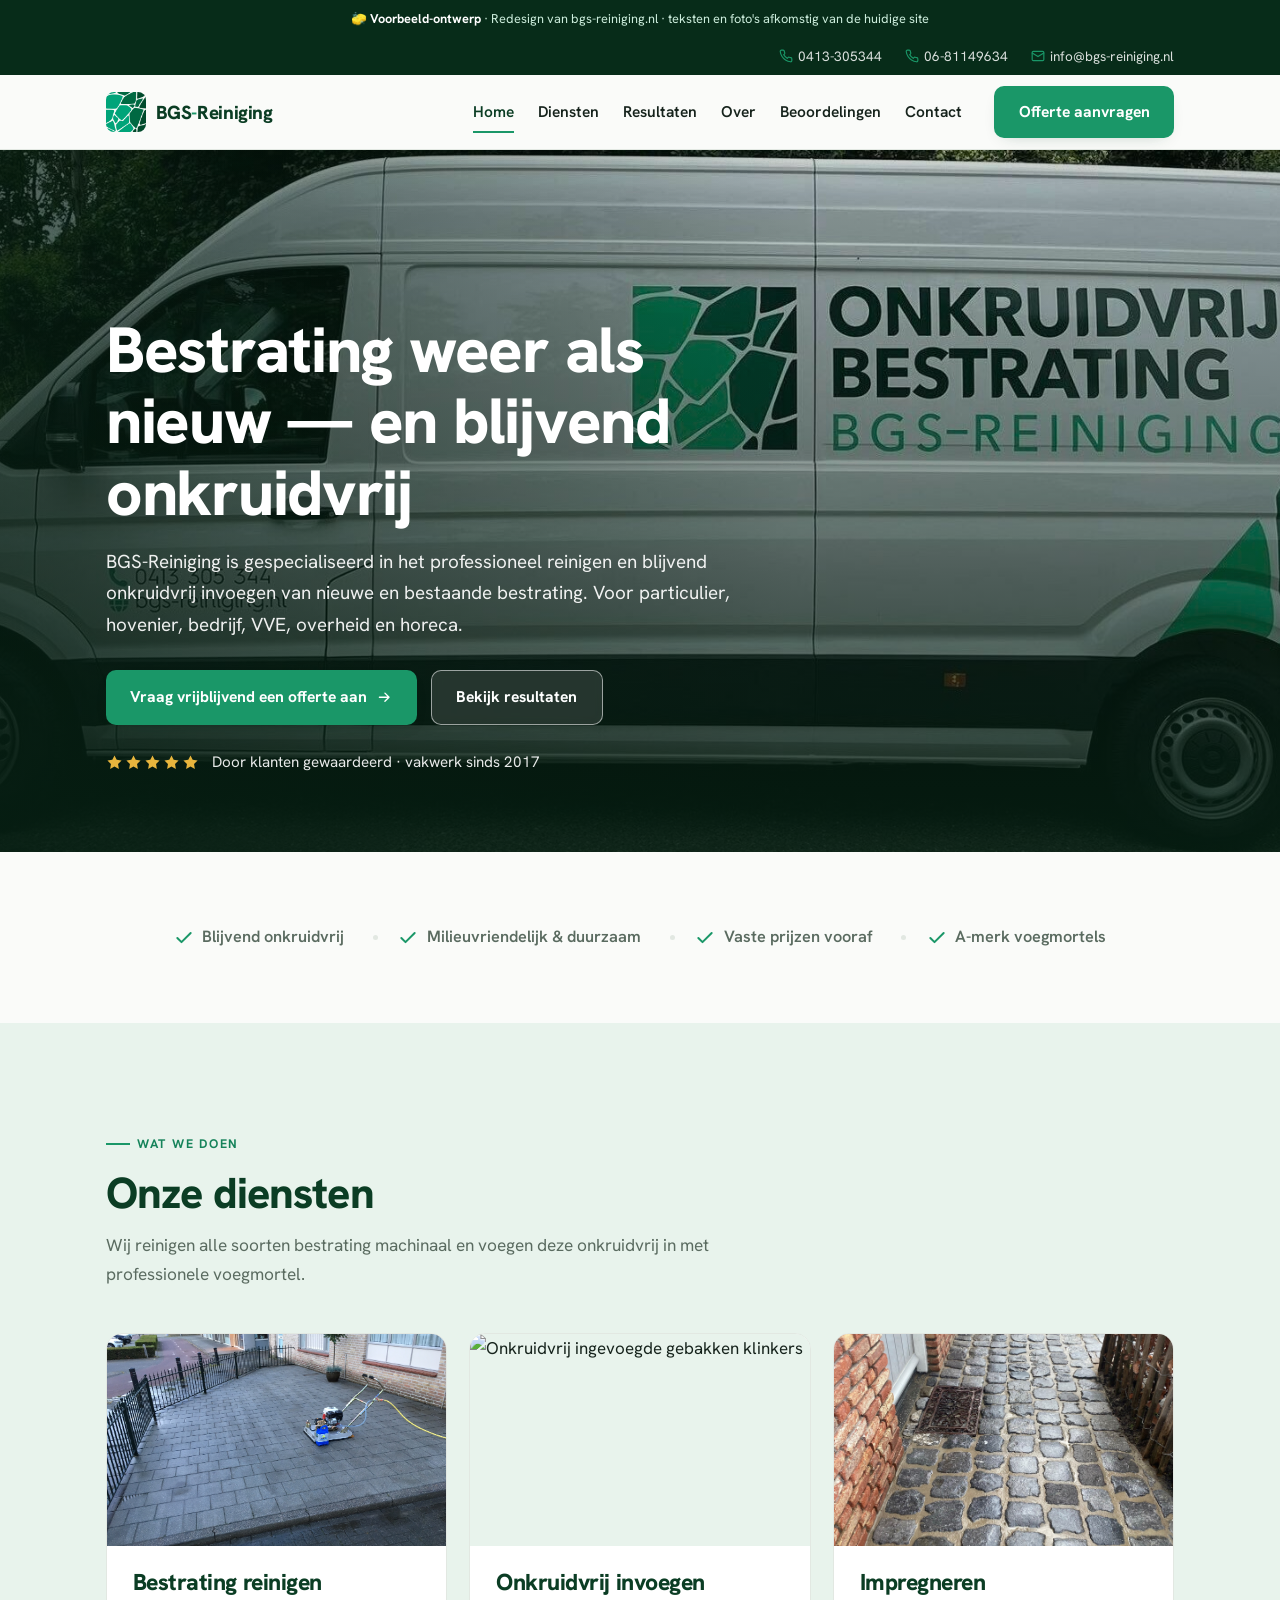
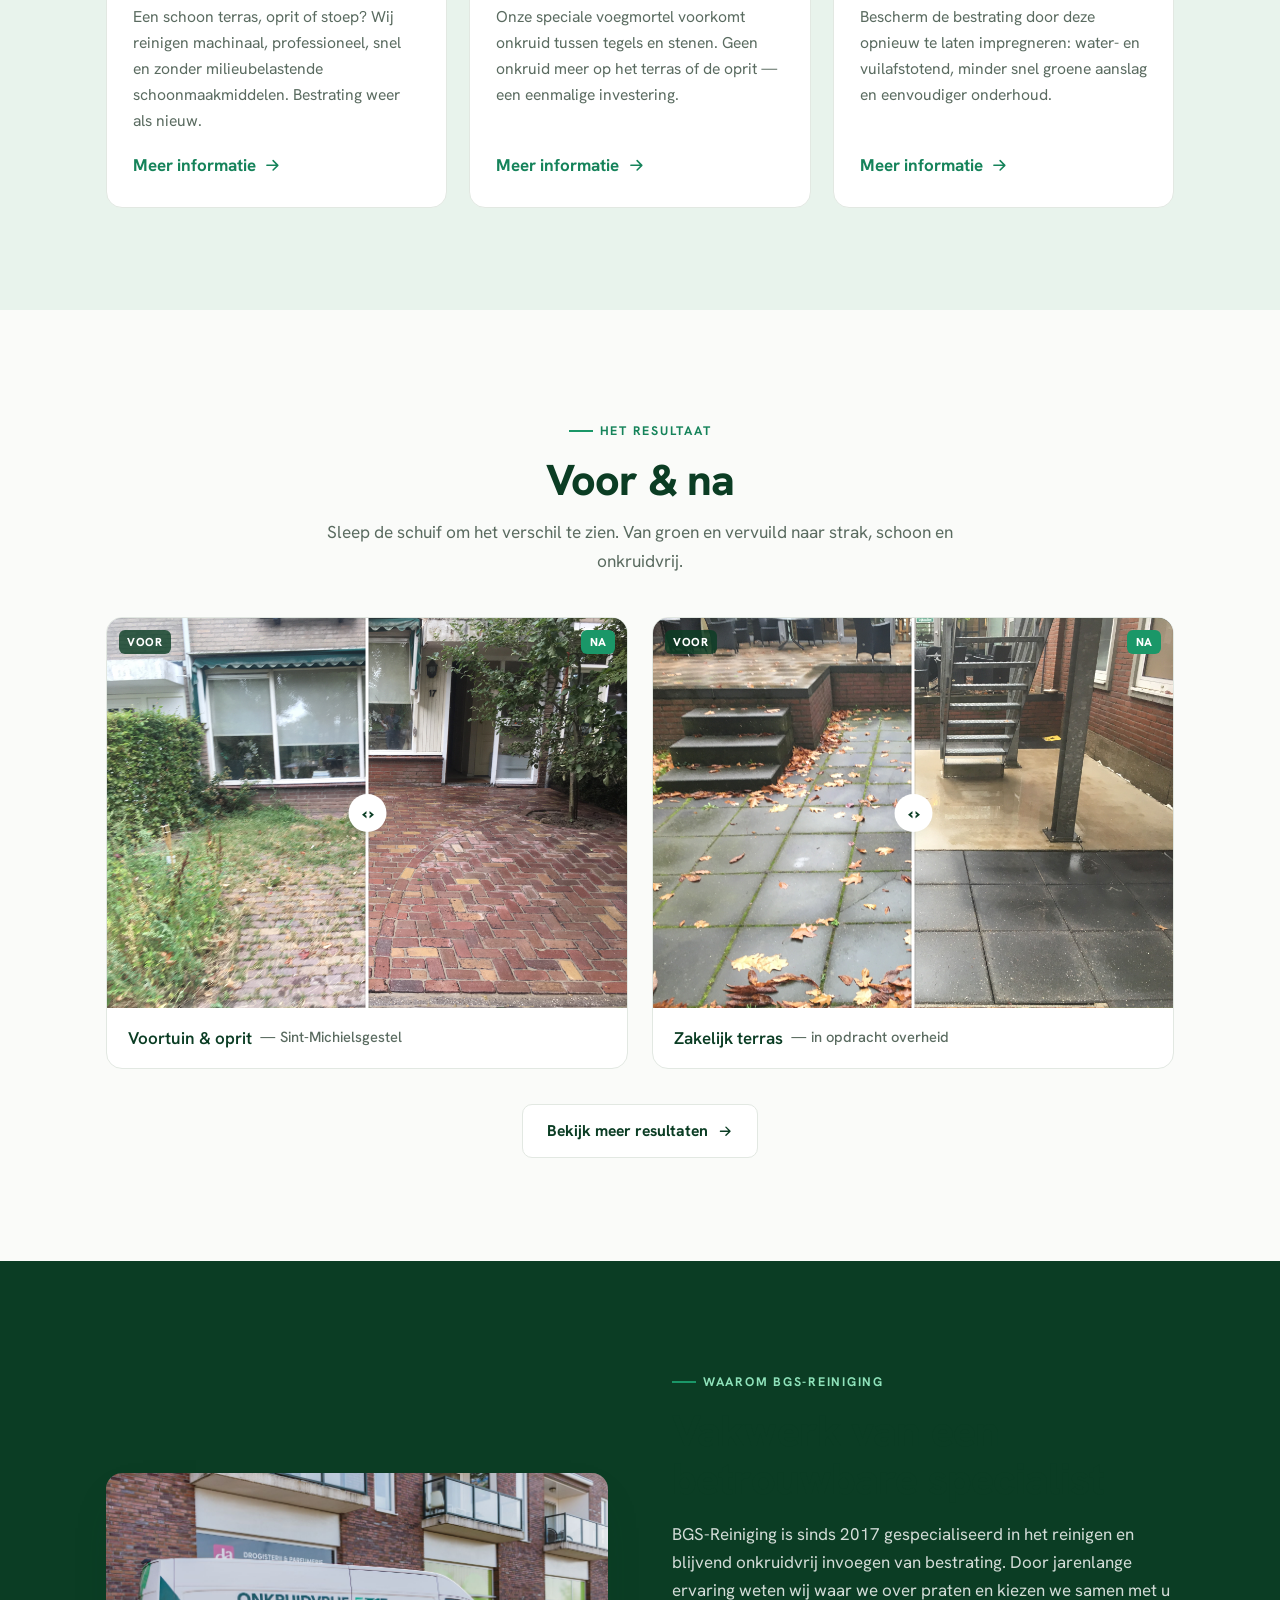
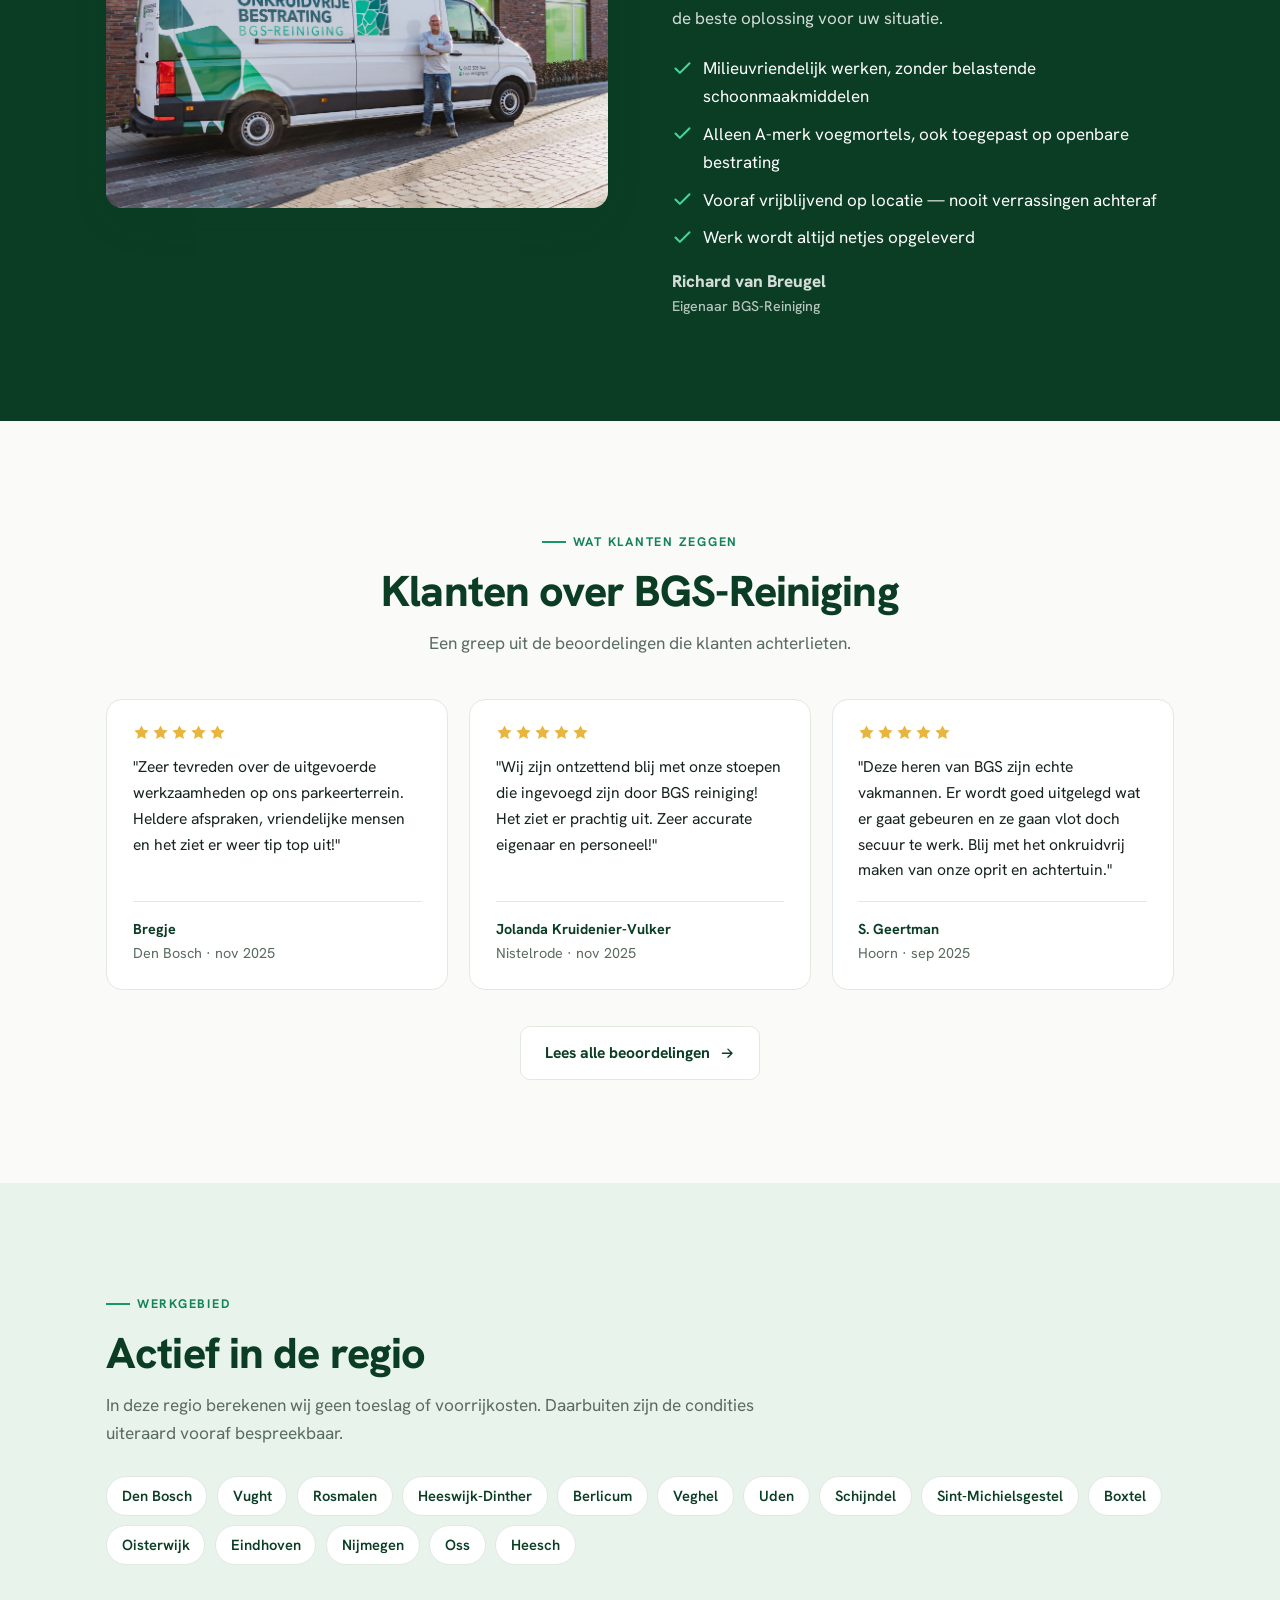
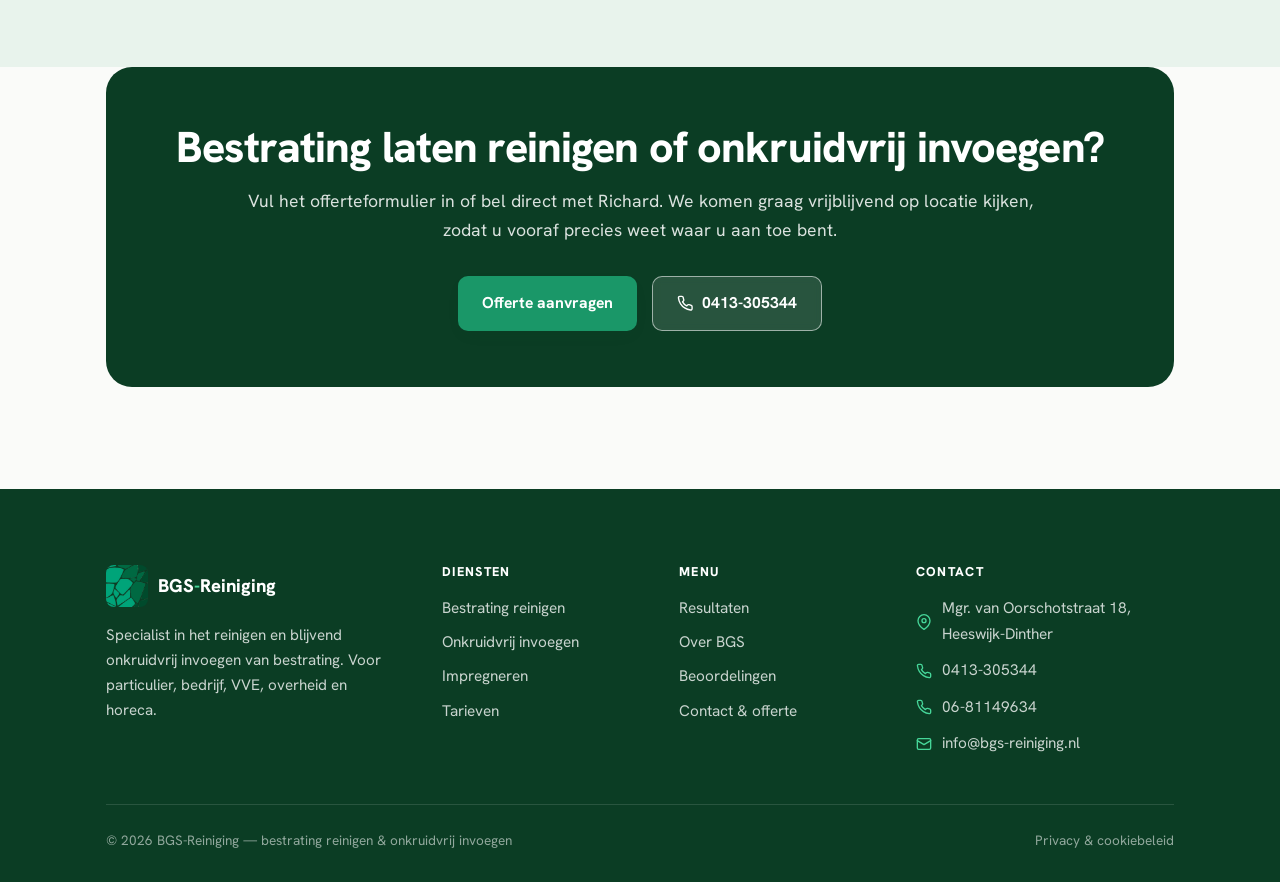
==== commit 4a68da7e: "Betere foto voor dienst Bestrating reinigen" ====
--- a/index.html
+++ b/index.html
@@ -90,7 +90,7 @@
     </div>
     <div class="cards">
       <article class="card reveal">
-        <div class="card__media"><img src="assets/img/projecten/klinkers.jpg" alt="Oude klinkers half gereinigd"></div>
+        <div class="card__media"><img src="assets/img/reinigen-machine.jpg" alt="Reinigingsmachine van BGS op een net gereinigd terras"></div>
         <div class="card__body">
           <h3>Bestrating reinigen</h3>
           <p>Een schoon terras, oprit of stoep? Wij reinigen machinaal, professioneel, snel en zonder milieubelastende schoonmaakmiddelen. Bestrating weer als nieuw.</p>
